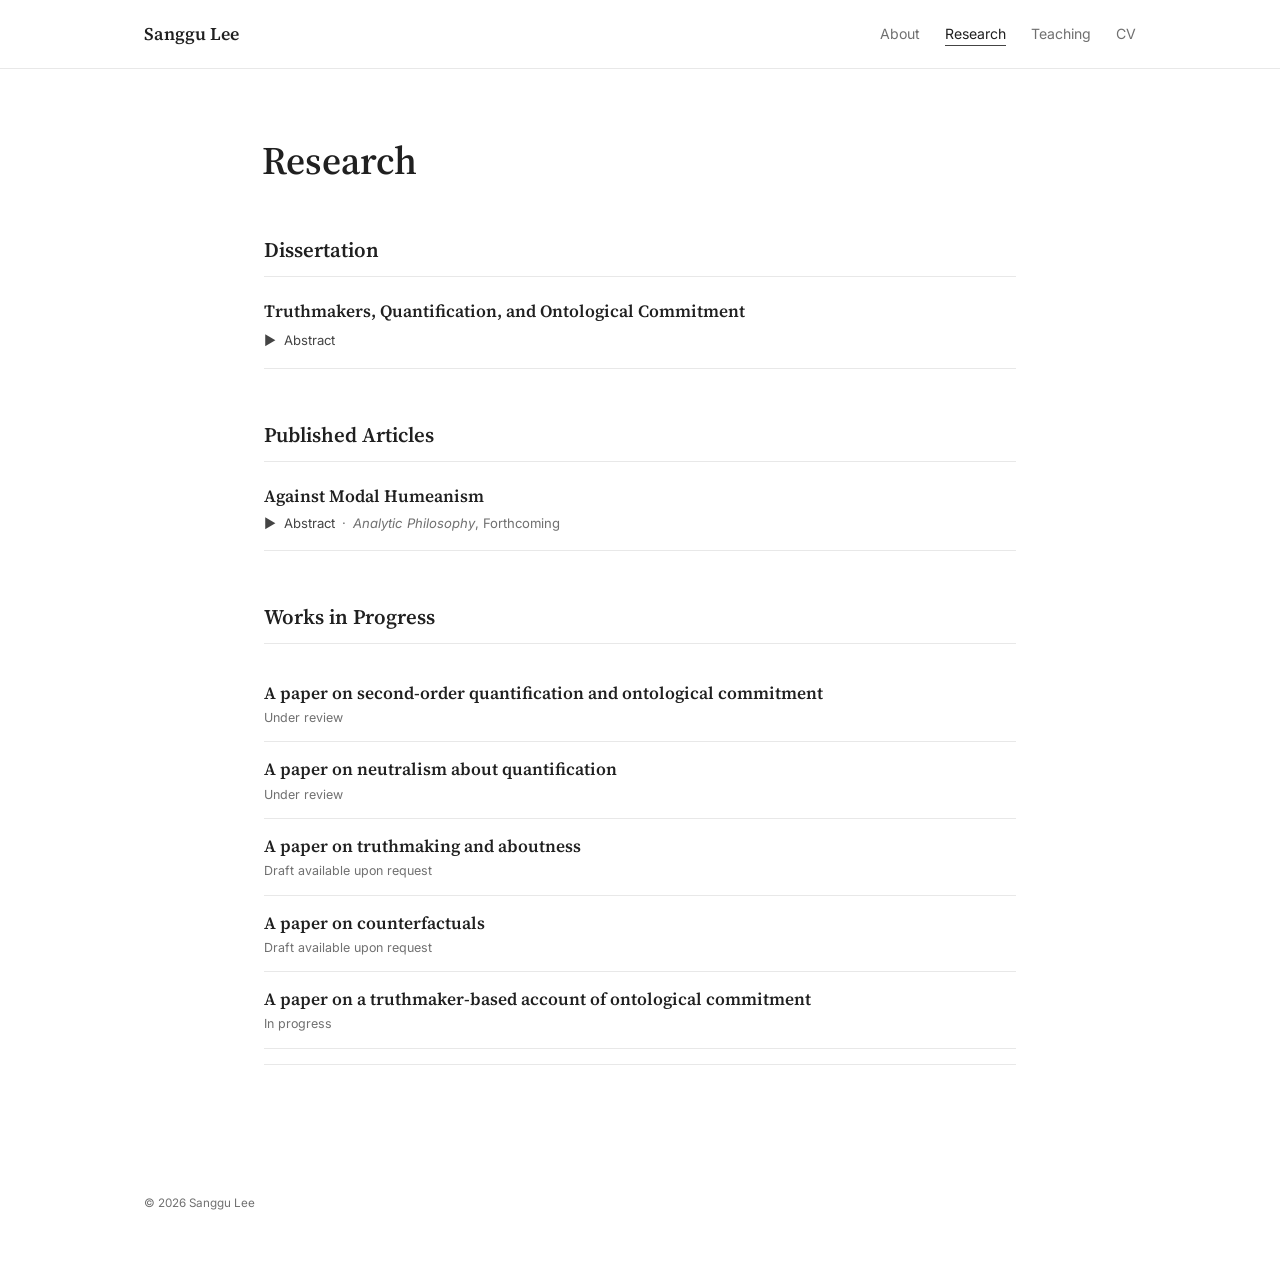
==== research.html @ 1a53070c "Update research.html" ====
<!DOCTYPE html>
<html lang="en">
<head>
  <meta charset="UTF-8">
  <meta name="viewport" content="width=device-width, initial-scale=1.0">
  <meta name="description" content="Research by Sanggu Lee in metaphysics and related areas.">
  <title>Research | Sanggu Lee</title>
  <link rel="stylesheet" href="css/style.css">
  <script src="js/script.js" defer></script>
</head>
<body>
  <header class="site-header">
    <div class="nav-container">
      <a class="site-name" href="index.html">Sanggu Lee</a>
      <nav class="site-nav" aria-label="Main navigation">
        <a href="index.html">About</a>
        <a class="active" href="research.html">Research</a>
        <a href="teaching.html">Teaching</a>
        <a href="files/Sanggu-Lee-CV.pdf" target="_blank" rel="noopener">CV</a>
      </nav>
    </div>
  </header>

  <main class="standard-page">
    <header class="page-heading">
      <h1>Research</h1>
    </header>

    <section class="research-section">
      <h2>Dissertation</h2>
      <article class="research-entry">
  
        <h3>Truthmakers, Quantification, and Ontological Commitment</h3>
         <button
      class="abstract-toggle"
      type="button"
      aria-expanded="false"
      aria-controls="abstract-dissertation"
    >
      <span class="toggle-symbol">▶</span>
      Abstract
    </button>

    <div
      class="abstract-panel"
      id="abstract-dissertation"
      hidden
    >
      <p>
        Dissertation abstract goes here.
      </p>
    </div>
  </article>
</section>

<section class="research-section">
  <h2>Published Articles</h2>

  <article class="paper-entry">
    <h3>
      <a
        href="https://onlinelibrary.wiley.com/doi/10.1111/phib.70011"
        target="_blank"
        rel="noopener"
      >
        Against Modal Humeanism
      </a>
    </h3>

    <div class="paper-meta-line">
      <button
        class="abstract-toggle"
        type="button"
        aria-expanded="false"
        aria-controls="abstract-modal-humeanism"
      >
        <span class="toggle-symbol">▶</span>
        Abstract
      </button>

      <span class="meta-separator">·</span>

      <span class="publication-info">
        <em>Analytic Philosophy</em>, Forthcoming
      </span>
    </div>

    <div
      class="abstract-panel"
      id="abstract-modal-humeanism"
      hidden
    >
      <p>
        Ted Sider defends mereological nihilism against the possibility of gunk. 
        He argues that if we accept modal Humeanism, then the possibility of gunk poses no threat to nihilism. 
        This paper argues that Sider's argument fails because nihilism remains vulnerable to the possibility of gunk, even under modal Humeanism. 
        Section 2 explains modal Humeanism in detail. 
        Section 3 presents Sider's argument that nihilism is unaffected by the possibility of gunk. 
        Section 4 provides a counterargument. Section 5 anticipates potential objections and responds to them.
      </p>
    </div>
  </article>
</section>
    
    <section class="research-section works-section">
      <h2>Works in Progress</h2>

      <article class="work-entry">

  <article class="work-entry">
    <h3>A paper on second-order quantification and ontological commitment</h3>
    <p class="work-status">Under review</p>
  </article>

 <article class="work-entry">
    <h3>A paper on neutralism about quantification</h3>
    <p class="work-status">Under review</p>
  </article>
        
  <article class="work-entry">
    <h3>A paper on truthmaking and aboutness</h3>
    <p class="work-status">Draft available upon request</p>
  </article>

 <article class="work-entry">
    <h3>A paper on counterfactuals</h3>
    <p class="work-status">Draft available upon request</p>
  </article>
        
  <article class="work-entry">
    <h3>A paper on a truthmaker-based account of ontological commitment</h3>
    <p class="work-status">In progress</p>
  </article>

        
</section>
  </main>

  <footer class="site-footer">
    <p>© 2026 Sanggu Lee</p>
  </footer>
</body>
</html>
---- css/style.css ----
@import url(
  "https://fonts.googleapis.com/css2?family=Inter:wght@400;500;600&family=Source+Serif+4:opsz,wght@8..60,500;8..60,600&display=swap"
);

:root {
  --background: #ffffff;
  --text: #202020;
  --muted: #707070;
  --light-muted: #8a8a8a;
  --line: #e8e8e8;
  --accent: #444444;
  --max-width: 1040px;
}

* {
  box-sizing: border-box;
}

html,
body {
  background: var(--background);
}

body {
  margin: 0;
  color: var(--text);
  font-family: "Inter", Arial, sans-serif;
  font-size: 15px;
  line-height: 1.7;
}

a {
  color: inherit;
}

/* Header */

.site-header {
  background: var(--background);
  border-bottom: 1px solid var(--line);
}

.nav-container {
  max-width: var(--max-width);
  min-height: 68px;
  margin: 0 auto;
  padding: 0 24px;

  display: flex;
  align-items: center;
  justify-content: space-between;
  gap: 28px;
}

.site-name {
  font-family: "Source Serif 4", Georgia, serif;
  font-size: 1.12rem;
  font-weight: 600;
  text-decoration: none;
}

.site-nav {
  display: flex;
  gap: 25px;
}

.site-nav a {
  color: var(--muted);
  font-size: 0.88rem;
  text-decoration: none;
}

.site-nav a:hover,
.site-nav a.active {
  color: var(--text);
}

.site-nav a.active {
  text-decoration: underline;
  text-decoration-color: var(--accent);
  text-underline-offset: 6px;
}

/* About page layout */

.about-layout {
  max-width: var(--max-width);
  margin: 0 auto;
  padding: 66px 24px 94px;

  display: grid;
  grid-template-columns: 190px minmax(0, 1fr);
  gap: 82px;
}

/* Profile column */

.profile-column {
  width: 190px;
  align-self: start;
}

.profile-photo {
  width: 145px;
  height: 181px;
  margin: 0 0 21px;
  object-fit: cover;
}

.placeholder-photo {
  display: grid;
  place-items: center;

  background: #f7f7f7;
  border: 1px solid var(--line);

  color: #999999;
  font-size: 0.66rem;
  letter-spacing: 0.05em;
  text-transform: uppercase;
}

.profile-identity h1 {
  margin: 0;

  font-family: "Source Serif 4", Georgia, serif;
  font-size: 1.65rem;
  font-weight: 600;
  line-height: 1.2;
}

/* Professional links */

.profile-links {
  margin: 14px 0 27px;

  display: flex;
  flex-wrap: wrap;
  gap: 5px 13px;
}

.profile-links a {
  color: #111111;
  font-size: 0.81rem;
  font-weight: 500;
  text-decoration: none;
}

.profile-links a:hover {
  text-decoration: underline;
  text-underline-offset: 3px;
}

/* AOS and AOC */

.profile-details {
  padding-top: 21px;
  border-top: 1px solid var(--line);

  display: grid;
  gap: 19px;
}

.profile-details h2 {
  margin: 0 0 4px;

  color: var(--muted);
  font-size: 0.65rem;
  font-weight: 600;
  letter-spacing: 0.07em;
  text-transform: uppercase;
}

.profile-details p {
  margin: 0;
  font-size: 0.83rem;
  line-height: 1.6;
}

/* Main introduction */

.content-column {
  max-width: 620px;
  padding-top: 2px;
}

.intro-copy {
  color: #333333;
  font-size: 1rem;
}

.intro-copy p {
  margin: 0 0 22px;
}

/* Shared pages */

.standard-page {
  max-width: 800px;
  min-height: 75vh;
  margin: 0 auto;
  padding: 68px 24px 98px;
}

.page-heading {
  max-width: 670px;
  margin-bottom: 42px;
}

.page-heading h1 {
  margin: 0;
  padding: 0;
  position: relative;
  left: -2px;

  font-family: "Source Serif 4", Georgia, serif;
  font-size: 2.45rem;
  font-weight: 600;
  line-height: 1.2;
}

/* Research and teaching */

.research-section,
.teaching-section {
  margin-top: 48px;
}

.research-section > h2,
.teaching-section > h2 {
  margin: 0 0 7px;
  padding-bottom: 9px;
  border-bottom: 1px solid var(--line);

  font-family: "Source Serif 4", Georgia, serif;
  font-size: 1.3rem;
  font-weight: 600;
}

.research-entry,
.paper-entry,
.course-entry {
  padding: 15px 0;
  border-bottom: 1px solid var(--line);
}

.entry-meta {
  margin: 0 0 1px;

  color: var(--muted);
  font-size: 0.72rem;
  letter-spacing: 0.05em;
  text-transform: uppercase;
}

.research-entry h3,
.paper-entry h3,
.course-entry h3 {
  margin: 0 0 3px;

  font-family: "Source Serif 4", Georgia, serif;
  font-size: 1.08rem;
  font-weight: 600;
  line-height: 1.45;
}

.paper-entry h3 a {
  text-decoration: none;
}

.paper-entry h3 a:hover {
  color: var(--accent);
  text-decoration: underline;
  text-underline-offset: 4px;
}

.research-entry p:last-child,
.course-entry p:last-child {
  margin: 0;
  color: var(--muted);
}

.research-entry,
.paper-entry,
.course-entry,
.work-entry {
  padding: 15px 0;
  border-bottom: 1px solid var(--line);
}

.research-entry h3,
.paper-entry h3,
.course-entry h3,
.work-entry h3 {
  margin: 0 0 3px;

  font-family: "Source Serif 4", Georgia, serif;
  font-size: 1.08rem;
  font-weight: 600;
  line-height: 1.45;
}

.work-status {
  margin: 0;
  color: var(--muted);
  font-size: 0.78rem;
  line-height: 1.4;
}

/* Paper publication information */

.paper-meta-line {
  display: flex;
  align-items: baseline;
  gap: 7px;
  margin-top: 2px;
}

.meta-separator,
.publication-info {
  color: var(--muted);
  font-size: 0.82rem;
  line-height: 1.4;
}

.publication-info em {
  font-style: italic;
}

/* Abstract toggle */

.abstract-toggle {
  padding: 0;

  background: transparent;
  border: 0;

  color: var(--accent);
  font: inherit;
  font-size: 0.82rem;

  cursor: pointer;
}

.abstract-toggle:hover {
  text-decoration: underline;
  text-underline-offset: 3px;
}

.toggle-symbol {
  display: inline-block;
  margin-right: 4px;
  transition: transform 150ms ease;
}

.abstract-toggle[aria-expanded="true"] .toggle-symbol {
  transform: rotate(90deg);
}

.abstract-panel {
  margin-top: 13px;
  padding-left: 15px;

  border-left: 2px solid var(--line);

  color: #404040;
}

.abstract-panel p {
  margin: 0;
}

/* Footer */

.site-footer {
  max-width: var(--max-width);
  margin: 0 auto;
  padding: 20px 24px 36px;

  color: var(--muted);
  font-size: 0.73rem;
}

/* Tablet and mobile */

@media (max-width: 720px) {
  .nav-container {
    padding-top: 17px;
    padding-bottom: 15px;

    align-items: flex-start;
    flex-direction: column;
    gap: 11px;
  }

  .site-nav {
    width: 100%;
    gap: 17px;
    overflow-x: auto;
  }

  .about-layout {
    padding-top: 44px;

    grid-template-columns: 1fr;
    gap: 48px;
  }

  .profile-column {
    width: auto;
    max-width: 310px;
  }

  .profile-photo {
    width: 140px;
    height: 175px;
  }

  .content-column {
    max-width: 620px;
    padding-top: 0;
  }
}

@media (max-width: 480px) {
  .nav-container,
  .about-layout,
  .standard-page,
  .site-footer {
    padding-left: 18px;
    padding-right: 18px;
  }

  .site-nav a {
    white-space: nowrap;
  }

  .standard-page {
    padding-top: 48px;
  }
}
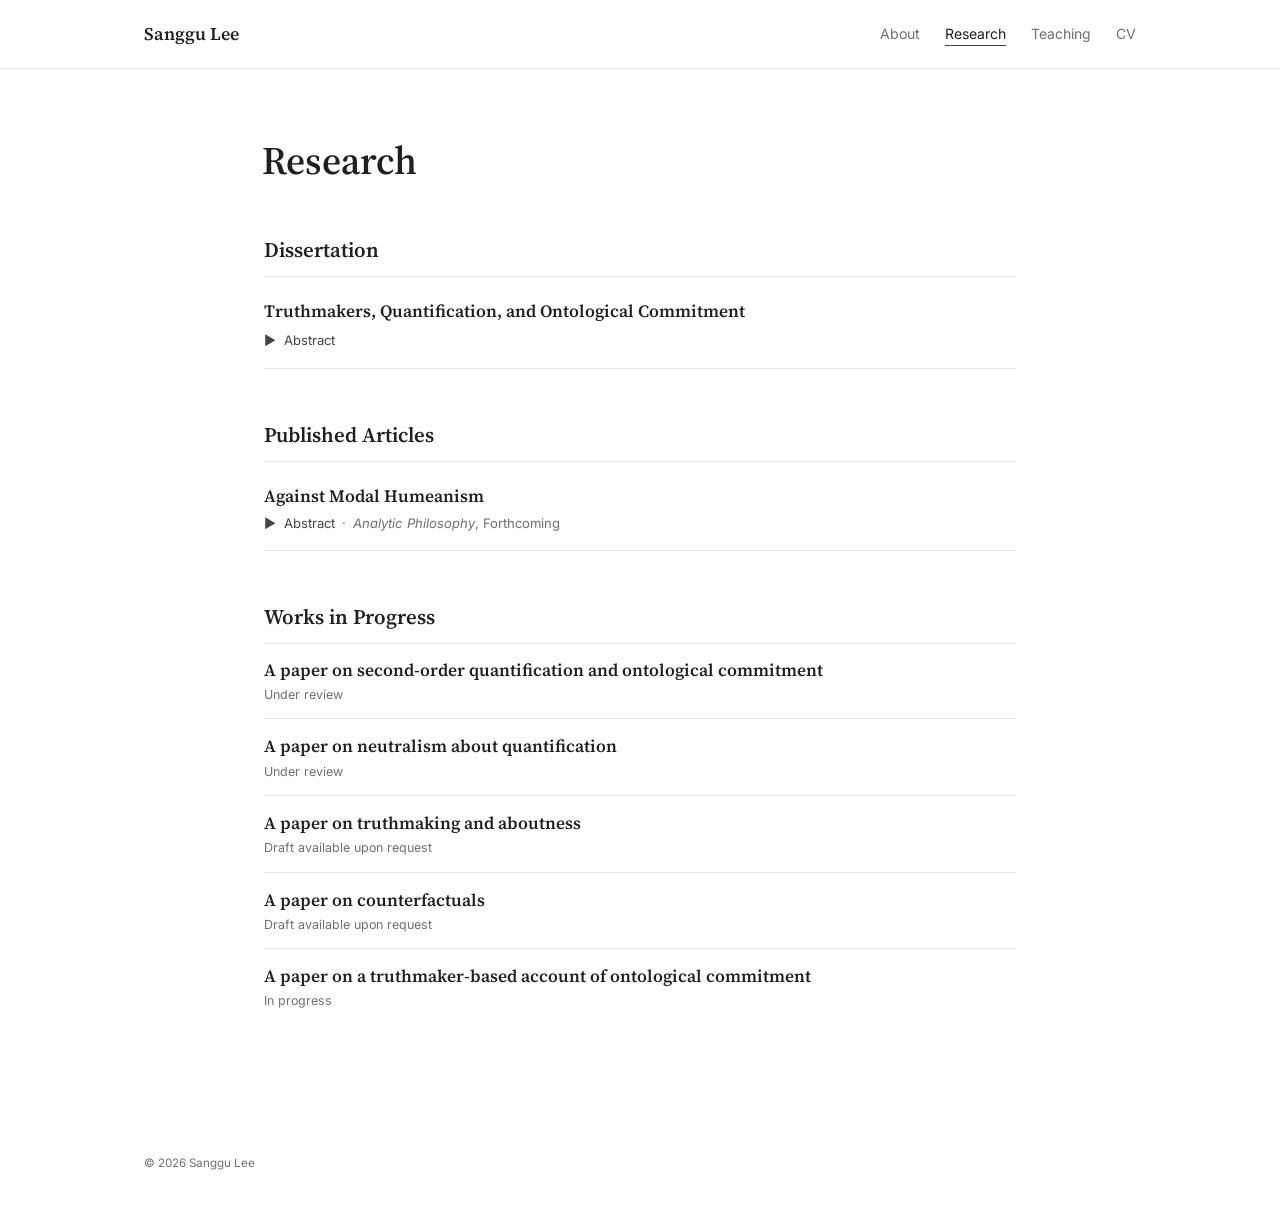
==== commit 283fab94: "Update research.html" ====
--- a/research.html
+++ b/research.html
@@ -102,37 +102,33 @@
   </article>
 </section>
     
-    <section class="research-section works-section">
-      <h2>Works in Progress</h2>
-
-      <article class="work-entry">
+<section class="research-section works-section">
+  <h2>Works in Progress</h2>
 
   <article class="work-entry">
     <h3>A paper on second-order quantification and ontological commitment</h3>
     <p class="work-status">Under review</p>
   </article>
 
- <article class="work-entry">
+  <article class="work-entry">
     <h3>A paper on neutralism about quantification</h3>
     <p class="work-status">Under review</p>
   </article>
-        
+
   <article class="work-entry">
     <h3>A paper on truthmaking and aboutness</h3>
     <p class="work-status">Draft available upon request</p>
   </article>
 
- <article class="work-entry">
+  <article class="work-entry">
     <h3>A paper on counterfactuals</h3>
     <p class="work-status">Draft available upon request</p>
   </article>
-        
+
   <article class="work-entry">
     <h3>A paper on a truthmaker-based account of ontological commitment</h3>
     <p class="work-status">In progress</p>
   </article>
-
-        
 </section>
   </main>
 
--- a/css/style.css
+++ b/css/style.css
@@ -239,53 +239,19 @@
 
 .research-entry,
 .paper-entry,
-.course-entry {
-  padding: 15px 0;
-  border-bottom: 1px solid var(--line);
-}
-
-.entry-meta {
-  margin: 0 0 1px;
-
-  color: var(--muted);
-  font-size: 0.72rem;
-  letter-spacing: 0.05em;
-  text-transform: uppercase;
-}
-
-.research-entry h3,
-.paper-entry h3,
-.course-entry h3 {
-  margin: 0 0 3px;
-
-  font-family: "Source Serif 4", Georgia, serif;
-  font-size: 1.08rem;
-  font-weight: 600;
-  line-height: 1.45;
-}
-
-.paper-entry h3 a {
-  text-decoration: none;
-}
-
-.paper-entry h3 a:hover {
-  color: var(--accent);
-  text-decoration: underline;
-  text-underline-offset: 4px;
-}
-
-.research-entry p:last-child,
-.course-entry p:last-child {
-  margin: 0;
-  color: var(--muted);
-}
-
-.research-entry,
-.paper-entry,
 .course-entry,
 .work-entry {
   padding: 15px 0;
   border-bottom: 1px solid var(--line);
+}
+
+.entry-meta {
+  margin: 0 0 1px;
+
+  color: var(--muted);
+  font-size: 0.72rem;
+  letter-spacing: 0.05em;
+  text-transform: uppercase;
 }
 
 .research-entry h3,
@@ -300,11 +266,37 @@
   line-height: 1.45;
 }
 
+.paper-entry h3 a {
+  text-decoration: none;
+}
+
+.paper-entry h3 a:hover {
+  color: var(--accent);
+  text-decoration: underline;
+  text-underline-offset: 4px;
+}
+
+.research-entry p:last-child,
+.course-entry p:last-child {
+  margin: 0;
+  color: var(--muted);
+}
+
+/* Works in Progress */
+
 .work-status {
   margin: 0;
   color: var(--muted);
   font-size: 0.78rem;
   line-height: 1.4;
+}
+
+.works-section .work-entry:first-of-type {
+  padding-top: 7px;
+}
+
+.works-section .work-entry:last-child {
+  border-bottom: none;
 }
 
 /* Paper publication information */
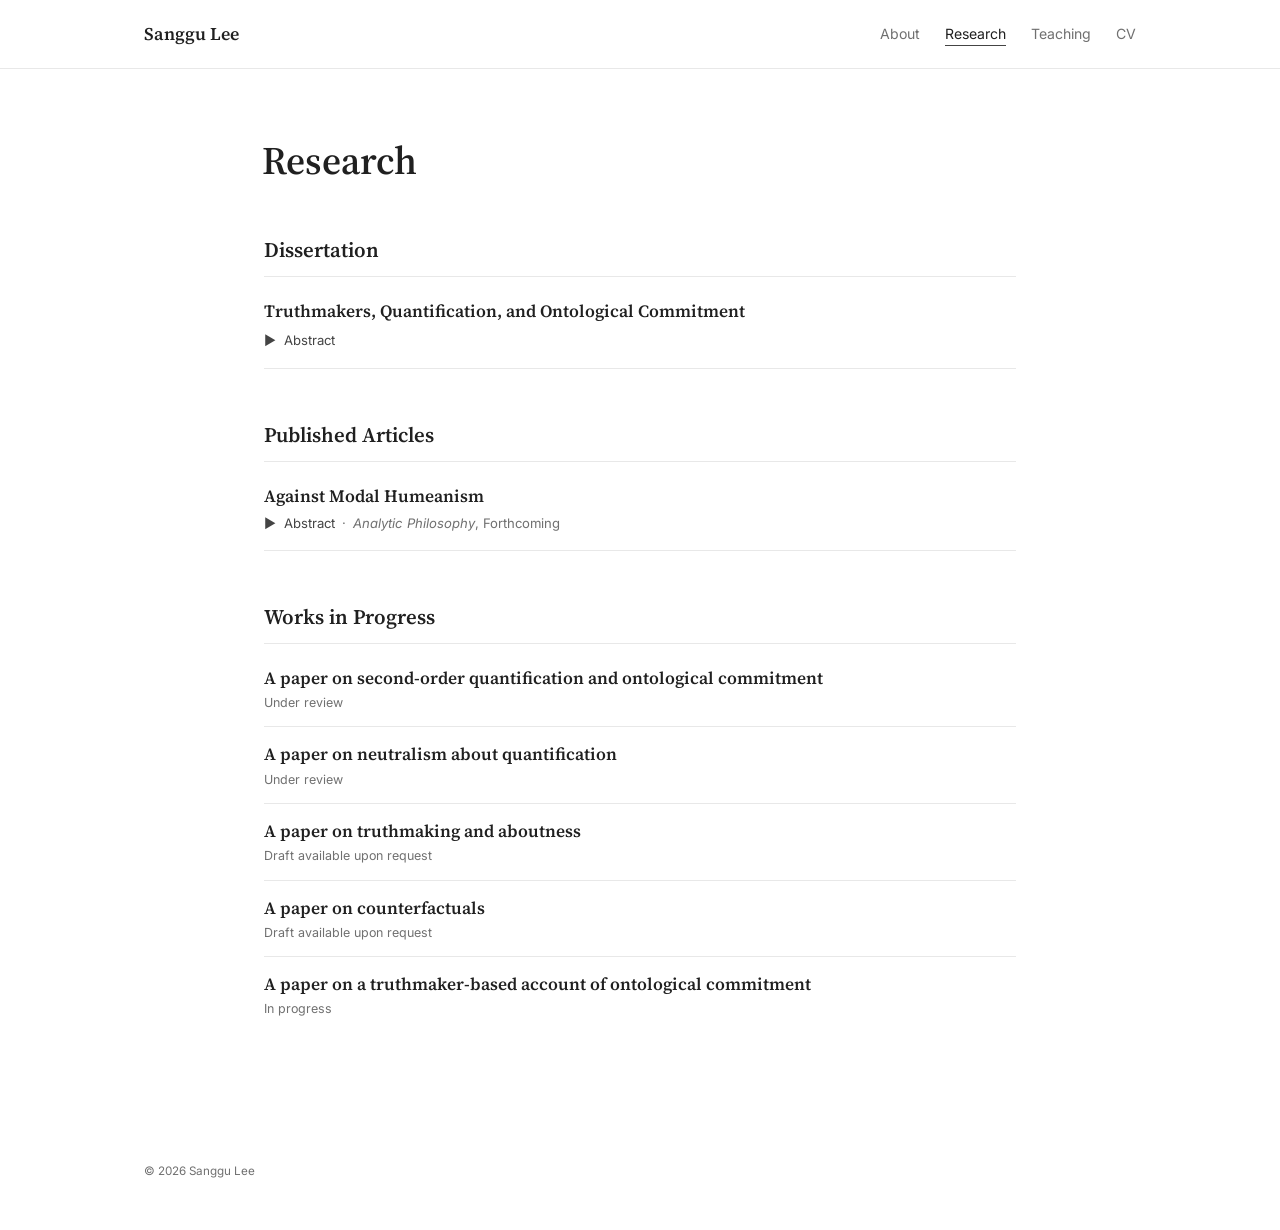
==== commit 737459d2: "Update research.html" ====
--- a/research.html
+++ b/research.html
@@ -47,7 +47,19 @@
       hidden
     >
       <p>
-        Dissertation abstract goes here.
+        In my disstertation, I develp and defend a truthmaker-based criterion of ontological commitment
+        and a truthmaker theory that makes use of sui generis higher-order quantification. For the first purpose, 
+        I motivate the search for a new criterion of ontological commitment by criticizing the orthodox criterion, 
+        namely the Quinean criterion. I then argue that a truthmaker-based criterion, especially the version I develop, 
+        is preferable both to the Quinean criterion and to rival truthmaker-based criteria.
+        
+        For the second purpose, I argue that sui generis higher-order quantification helps truthmaker theorists 
+        preserve the idea that truths depend on reality without incurring unattractive ontological commitments. 
+        I focus in particular on negative truths, such as the truth that there are no unicorns. 
+        Such truths pose a familiar problem for truthmaker theory: if a truth must depend on reality, what in reality accounts for the truth that something does not exist? 
+        I argue that understanding properties as higher-order beings provides a promising answer to this problem while avoiding difficulties faced by theories 
+        that appeal to first-order entities, such as universals or tropes, as truthmakers for negative truths.
+        
       </p>
     </div>
   </article>
--- a/css/style.css
+++ b/css/style.css
@@ -151,32 +151,6 @@
   text-underline-offset: 3px;
 }
 
-/* AOS and AOC */
-
-.profile-details {
-  padding-top: 21px;
-  border-top: 1px solid var(--line);
-
-  display: grid;
-  gap: 19px;
-}
-
-.profile-details h2 {
-  margin: 0 0 4px;
-
-  color: var(--muted);
-  font-size: 0.65rem;
-  font-weight: 600;
-  letter-spacing: 0.07em;
-  text-transform: uppercase;
-}
-
-.profile-details p {
-  margin: 0;
-  font-size: 0.83rem;
-  line-height: 1.6;
-}
-
 /* Main introduction */
 
 .content-column {
@@ -291,10 +265,6 @@
   line-height: 1.4;
 }
 
-.works-section .work-entry:first-of-type {
-  padding-top: 7px;
-}
-
 .works-section .work-entry:last-child {
   border-bottom: none;
 }
@@ -395,7 +365,7 @@
     padding-top: 44px;
 
     grid-template-columns: 1fr;
-    gap: 48px;
+    gap: 28px;
   }
 
   .profile-column {
@@ -412,6 +382,10 @@
     max-width: 620px;
     padding-top: 0;
   }
+  
+  .profile-links {
+  margin-bottom: 0;
+}
 }
 
 @media (max-width: 480px) {
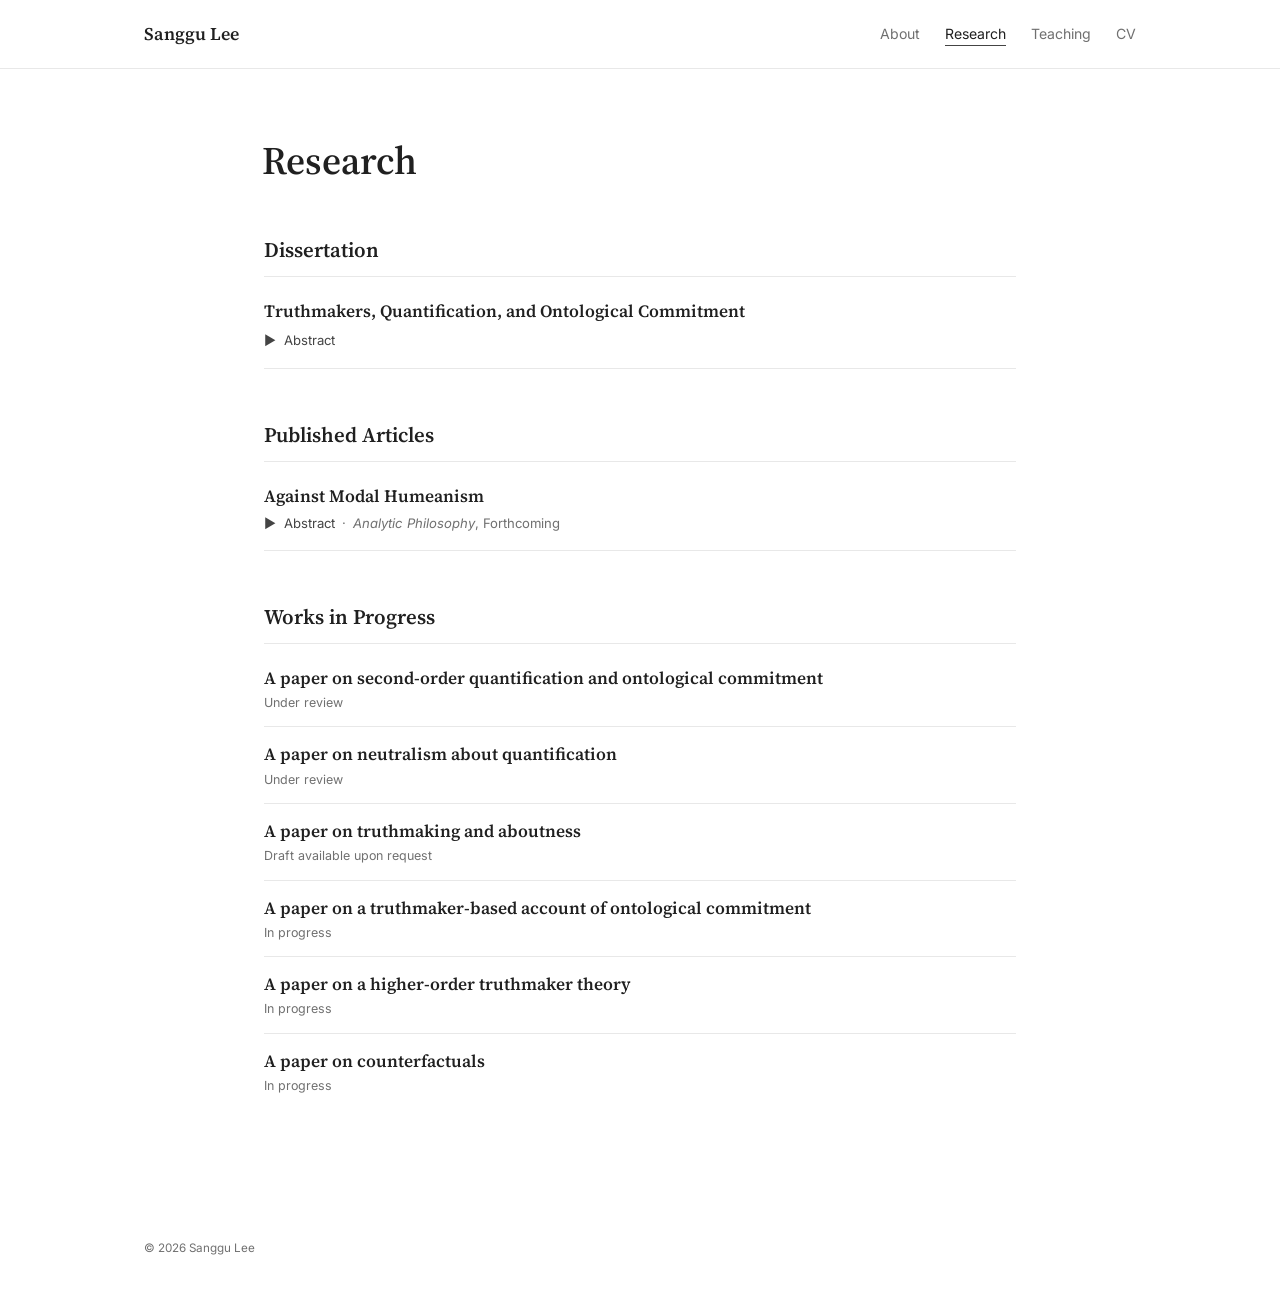
==== commit 0c8152e4: "Update research.html" ====
--- a/research.html
+++ b/research.html
@@ -133,14 +133,21 @@
   </article>
 
   <article class="work-entry">
-    <h3>A paper on counterfactuals</h3>
-    <p class="work-status">Draft available upon request</p>
-  </article>
-
-  <article class="work-entry">
     <h3>A paper on a truthmaker-based account of ontological commitment</h3>
     <p class="work-status">In progress</p>
   </article>
+
+   <article class="work-entry">
+    <h3>A paper on a higher-order truthmaker theory</h3>
+    <p class="work-status">In progress</p>
+  </article>
+
+    <article class="work-entry">
+    <h3>A paper on counterfactuals</h3>
+    <p class="work-status">In progress</p>
+  </article>
+
+  
 </section>
   </main>
 
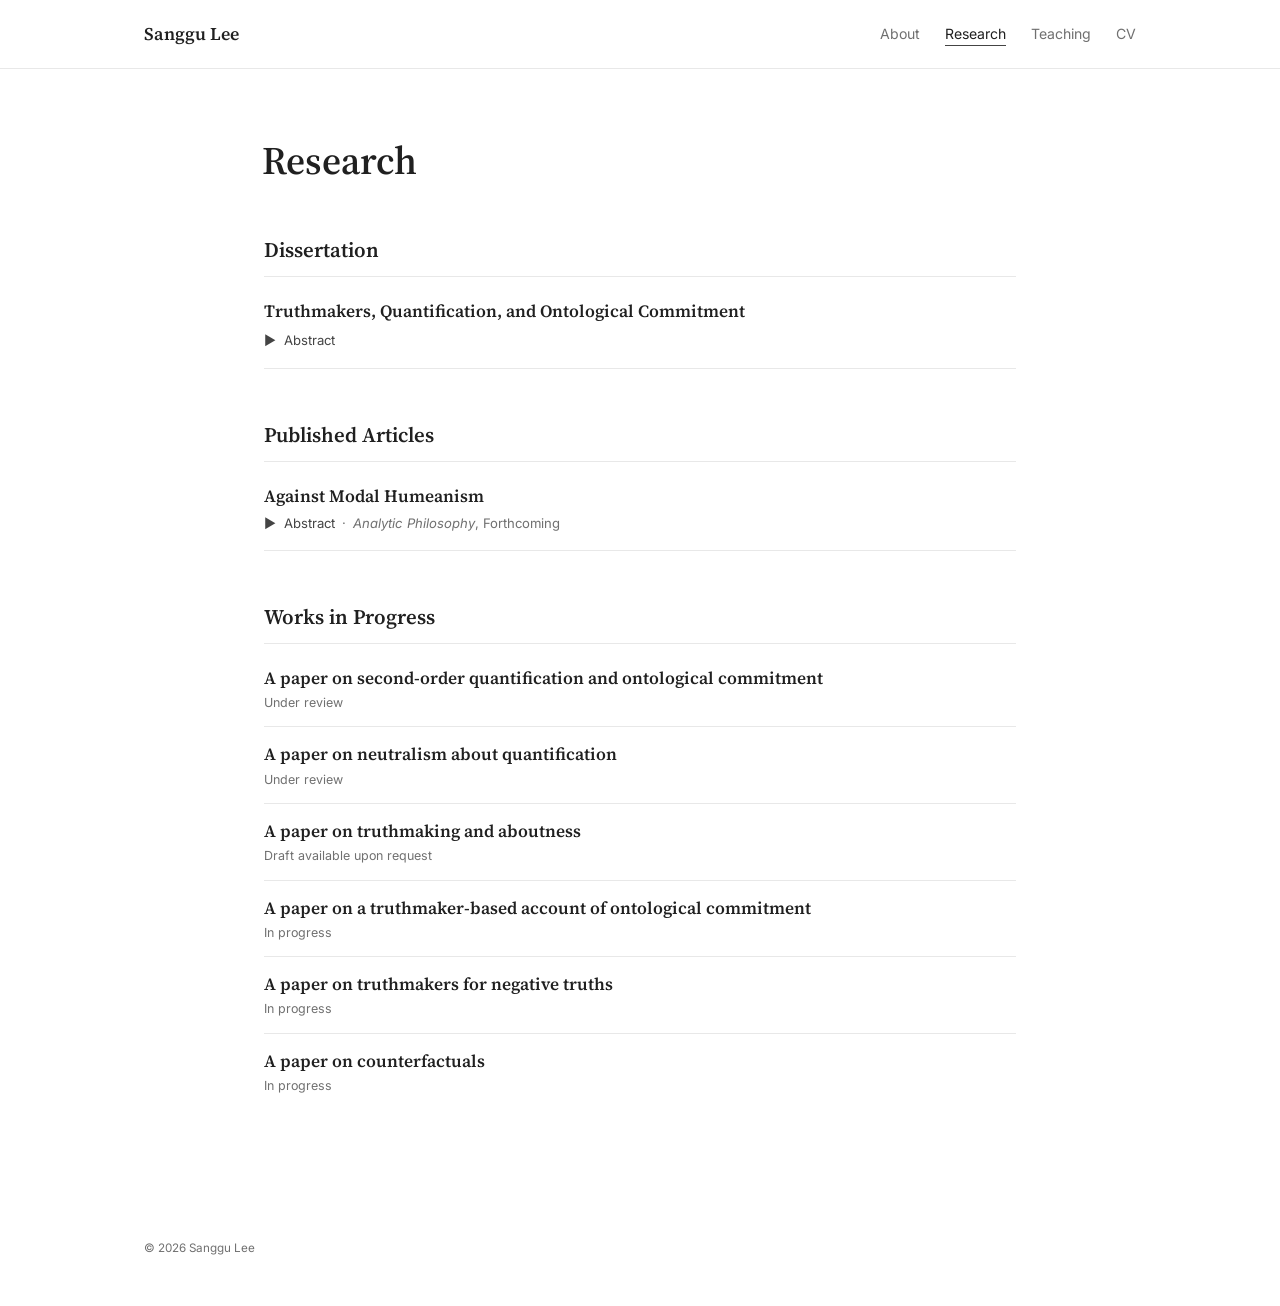
==== commit 38521f85: "Update research.html" ====
--- a/research.html
+++ b/research.html
@@ -47,18 +47,22 @@
       hidden
     >
       <p>
-        In my disstertation, I develp and defend a truthmaker-based criterion of ontological commitment
-        and a truthmaker theory that makes use of sui generis higher-order quantification. For the first purpose, 
-        I motivate the search for a new criterion of ontological commitment by criticizing the orthodox criterion, 
-        namely the Quinean criterion. I then argue that a truthmaker-based criterion, especially the version I develop, 
-        is preferable both to the Quinean criterion and to rival truthmaker-based criteria.
+        In my dissertation, I develop and defend two connected proposals: 
+        a truthmaker-based criterion of ontological commitment and a truthmaker theory that uses sui generis higher-order quantification. 
+        Truthmaker theory holds that truths depend on things in reality that make them true, 
+        and a criterion of ontological commitment tells us which entities a theory must assume to exist for its claims to be true.
         
-        For the second purpose, I argue that sui generis higher-order quantification helps truthmaker theorists 
-        preserve the idea that truths depend on reality without incurring unattractive ontological commitments. 
-        I focus in particular on negative truths, such as the truth that there are no unicorns. 
-        Such truths pose a familiar problem for truthmaker theory: if a truth must depend on reality, what in reality accounts for the truth that something does not exist? 
-        I argue that understanding properties as higher-order beings provides a promising answer to this problem while avoiding difficulties faced by theories 
-        that appeal to first-order entities, such as universals or tropes, as truthmakers for negative truths.
+        In developing the first proposal, I criticize the orthodox Quinean criterion, which reads a theory's commitments off the entities its quantifiers range over. 
+        I argue that this ties commitment to the wrong thing, and that we should instead look to what must exist to make a theory's claims true. 
+        I then defend my own version of such a criterion and argue that it is preferable not only to the Quinean criterion but also to rival truthmaker-based criteria.
+
+        Whether such a criterion is worth having depends on whether the underlying truthmaker theory can be made to work. 
+        The hardest case is negative truths, such as the truth that there are no unicorns: if every truth depends on reality, what in reality accounts for the truth that something does not exist? 
+        I argue that sui generis higher-order quantification, which generalizes into non-nominal positions and 
+        is not reducible to ordinary quantification over objects, 
+        lets truthmaker theorists answer this question without incurring unattractive ontological commitments. 
+        Treating properties as higher-order beings, rather than as first-order entities such as universals or tropes, 
+        yields a promising account of truthmakers for negative truths.
         
       </p>
     </div>
@@ -138,7 +142,7 @@
   </article>
 
    <article class="work-entry">
-    <h3>A paper on a higher-order truthmaker theory</h3>
+    <h3>A paper on truthmakers for negative truths</h3>
     <p class="work-status">In progress</p>
   </article>
 
--- a/css/style.css
+++ b/css/style.css
@@ -90,7 +90,7 @@
 
   display: grid;
   grid-template-columns: 190px minmax(0, 1fr);
-  gap: 82px;
+  gap: 70px;
 }
 
 /* Profile column */
@@ -101,10 +101,11 @@
 }
 
 .profile-photo {
-  width: 145px;
-  height: 181px;
-  margin: 0 0 21px;
+  width: 155px;
+  height: 194px;
+  margin: 0 0 18px;
   object-fit: cover;
+  object-position: center 44%;
 }
 
 .placeholder-photo {
@@ -132,7 +133,7 @@
 /* Professional links */
 
 .profile-links {
-  margin: 14px 0 27px;
+  margin: 12px 0 27px;
 
   display: flex;
   flex-wrap: wrap;
@@ -155,7 +156,7 @@
 
 .content-column {
   max-width: 620px;
-  padding-top: 2px;
+  padding-top: 0;
 }
 
 .intro-copy {
@@ -163,8 +164,8 @@
   font-size: 1rem;
 }
 
-.intro-copy p {
-  margin: 0 0 22px;
+.intro-copy p:first-child {
+  margin-top: -5px;
 }
 
 /* Shared pages */
@@ -250,8 +251,8 @@
   text-underline-offset: 4px;
 }
 
-.research-entry p:last-child,
-.course-entry p:last-child {
+.research-entry > p:last-child,
+.course-entry > p:last-child {
   margin: 0;
   color: var(--muted);
 }
@@ -324,12 +325,15 @@
   padding-left: 15px;
 
   border-left: 2px solid var(--line);
-
-  color: #404040;
 }
 
 .abstract-panel p {
   margin: 0;
+  color: var(--muted);
+  font-family: "Inter", Arial, sans-serif;
+  font-size: 1rem;
+  font-weight: 400;
+  line-height: 1.7;
 }
 
 /* Footer */
@@ -373,9 +377,10 @@
     max-width: 310px;
   }
 
-  .profile-photo {
-    width: 140px;
-    height: 175px;
+.profile-photo {
+    width: 148px;
+    height: 185px;
+    object-position: center 44%;
   }
 
   .content-column {
